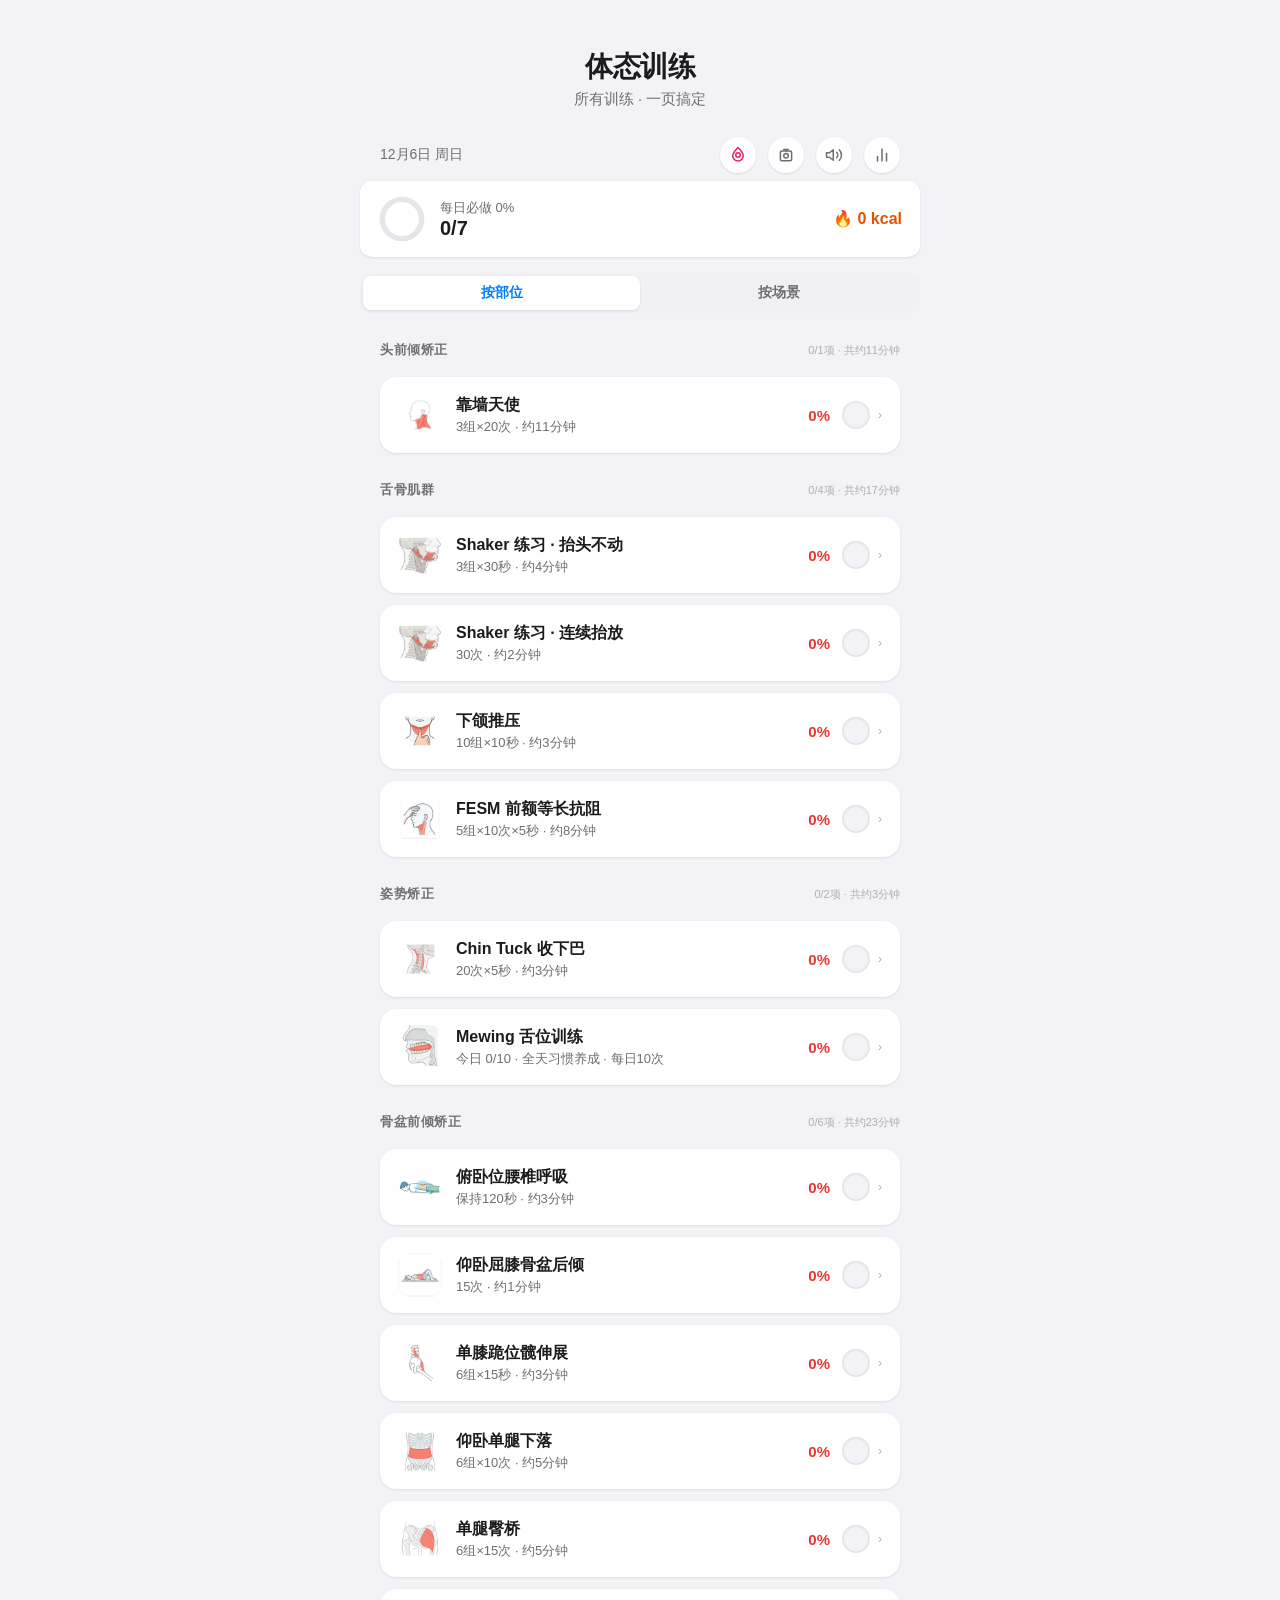
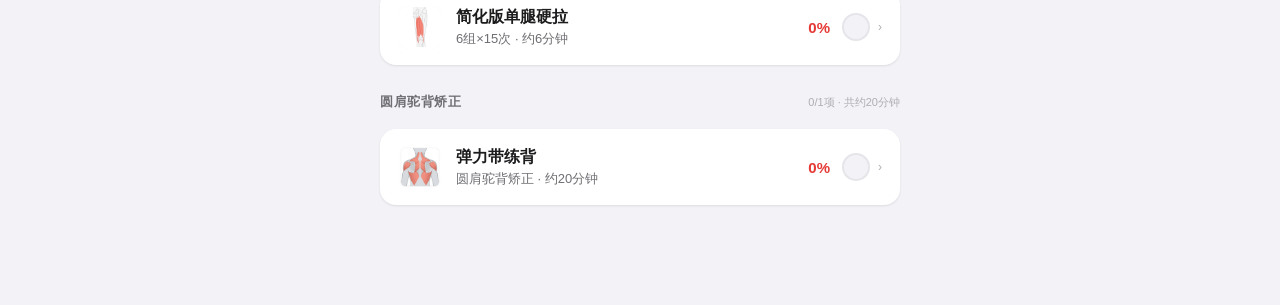
==== app/index.html @ 9dfd729b "add period tracking: calendar page, heatmap pink headers, Supabase sync Made-with: Cursor" ====
<!DOCTYPE html>
<html lang="zh-CN">
<head>
  <meta charset="UTF-8">
  <meta name="viewport" content="width=device-width, initial-scale=1.0, viewport-fit=cover">
  <meta name="apple-mobile-web-app-capable" content="yes">
  <meta name="apple-mobile-web-app-status-bar-style" content="default">
  <title>体态训练</title>
  <link rel="manifest" href="manifest.json">
  <link rel="apple-touch-icon" href="icons/icon-512.png">
  <meta name="theme-color" content="#007AFF">
  <link rel="stylesheet" href="style.css">
</head>
<body>

  <!-- Header -->
  <div class="header">
    <h1>体态训练</h1>
    <div class="subtitle">所有训练 · 一页搞定</div>
  </div>

  <!-- Top bar -->
  <div class="top-bar">
    <div class="date date-display"></div>
    <div class="actions">
      <button class="icon-btn btn-period" title="生理周期"><svg width="18" height="18" viewBox="0 0 24 24" fill="none" stroke="#E91E63" stroke-width="2" stroke-linecap="round" stroke-linejoin="round"><circle cx="12" cy="12" r="3"/><path d="M12 2C8 6 5 9.5 5 13a7 7 0 0 0 14 0c0-3.5-3-7-7-11z"/></svg></button>
      <button class="icon-btn btn-weight" title="体重记录"><svg width="18" height="18" viewBox="0 0 24 24" fill="none" stroke="currentColor" stroke-width="2" stroke-linecap="round" stroke-linejoin="round"><path d="M6.5 6.5h11a2 2 0 0 1 2 2v9a2 2 0 0 1-2 2h-11a2 2 0 0 1-2-2v-9a2 2 0 0 1 2-2z"/><path d="M12 4.5v2"/><path d="M9 4.5h6"/><circle cx="12" cy="13" r="3"/></svg></button>
      <button class="icon-btn btn-mute" title="静音"><svg width="18" height="18" viewBox="0 0 24 24" fill="none" stroke="currentColor" stroke-width="2" stroke-linecap="round" stroke-linejoin="round"><polygon points="11 5 6 9 2 9 2 15 6 15 11 19 11 5"/><path d="M19.07 4.93a10 10 0 0 1 0 14.14"/><path d="M15.54 8.46a5 5 0 0 1 0 7.07"/></svg></button>
      <button class="icon-btn btn-export" title="训练统计"><svg width="18" height="18" viewBox="0 0 24 24" fill="none" stroke="currentColor" stroke-width="2" stroke-linecap="round" stroke-linejoin="round"><line x1="18" y1="20" x2="18" y2="10"/><line x1="12" y1="20" x2="12" y2="4"/><line x1="6" y1="20" x2="6" y2="14"/></svg></button>
    </div>
  </div>

  <!-- Progress summary -->
  <div class="progress-summary">
    <svg class="ring" viewBox="0 0 44 44">
      <circle class="ring-bg" cx="22" cy="22" r="18" />
      <circle class="ring-fg summary-ring-fg" cx="22" cy="22" r="18"
        stroke-dasharray="113.1" stroke-dashoffset="113.1"
        transform="rotate(-90 22 22)" />
    </svg>
    <div class="info">
      <div class="label progress-label">今日完成 0%</div>
      <div class="value progress-value">0/0</div>
    </div>
    <div class="cal-info">
      <div class="cal-number">🔥 0 kcal</div>
      <div class="cal-equiv"></div>
    </div>
  </div>

  <!-- Group toggle -->
  <div class="group-toggle">
    <button class="group-btn active" data-group="category">按部位</button>
    <button class="group-btn" data-group="scene">按场景</button>
  </div>

  <!-- Exercise list -->
  <div class="exercise-list"></div>

  <!-- Stats panel -->
  <div class="stats-panel" style="display:none">
    <div class="stats-topbar">
      <button class="stats-back">← 返回</button>
      <span class="stats-title">训练统计</span>
      <button class="stats-export" title="导出CSV"><svg width="16" height="16" viewBox="0 0 24 24" fill="none" stroke="currentColor" stroke-width="2" stroke-linecap="round" stroke-linejoin="round"><path d="M21 15v4a2 2 0 0 1-2 2H5a2 2 0 0 1-2-2v-4"/><polyline points="7 10 12 15 17 10"/><line x1="12" y1="15" x2="12" y2="3"/></svg></button>
    </div>
    <div class="stats-week-nav">
      <button class="stats-prev">‹</button>
      <span class="stats-week-label">本周</span>
      <button class="stats-next">›</button>
    </div>
    <div class="stats-heatmap"></div>
    <div class="stats-summary"></div>
    <div class="stats-day-detail"></div>
  </div>

  <!-- Weight panel -->
  <div class="weight-panel" style="display:none">
    <div class="stats-topbar">
      <button class="weight-back">← 返回</button>
      <span class="stats-title">体重记录</span>
      <span></span>
    </div>
    <div class="weight-input-area">
      <div class="weight-input-row">
        <input type="number" class="weight-input" placeholder="输入体重" step="0.1" min="30" max="200" inputmode="decimal">
        <span class="weight-unit">kg</span>
        <button class="weight-save">记录</button>
      </div>
      <div class="weight-bmi-display"></div>
    </div>
    <div class="weight-chart-container">
      <canvas class="weight-chart"></canvas>
    </div>
    <div class="weight-history"></div>
  </div>

  <!-- Period panel -->
  <div class="period-panel" style="display:none">
    <div class="stats-topbar">
      <button class="period-back">← 返回</button>
      <span class="stats-title">生理周期</span>
      <span></span>
    </div>
    <div class="period-nav">
      <button class="period-prev">‹</button>
      <span class="period-month-label"></span>
      <button class="period-next">›</button>
    </div>
    <div class="period-calendar"></div>
    <div class="period-info"></div>
    <div class="period-actions"></div>
    <div class="period-history"></div>
  </div>

  <!-- Training overlay (fullscreen) -->
  <div class="training-overlay">
    <div class="training-header">
      <div class="training-title"></div>
      <div class="training-subtitle"></div>
    </div>

    <div class="ring-container">
      <svg viewBox="0 0 220 220" width="100%" height="100%">
        <circle class="ring-timer-bg" cx="110" cy="110" r="100" />
        <circle class="ring-timer-fg" cx="110" cy="110" r="100"
          stroke-dasharray="628.3" stroke-dashoffset="0"
          transform="rotate(-90 110 110)" />
      </svg>
      <div class="ring-center">
        <div class="ring-number">-</div>
        <div class="ring-label">准备</div>
      </div>
    </div>

    <div class="training-info">
      <div class="training-progress-text"></div>
      <div class="training-tips"></div>
    </div>

    <div class="training-controls">
      <button class="btn-training btn-pause">暂停</button>
      <button class="btn-training btn-resume" style="display:none">继续</button>
      <button class="btn-training btn-stop">结束</button>
    </div>
  </div>

  <script type="module">
    import { init } from './js/app.js';
    init();
    if ('serviceWorker' in navigator) {
      navigator.serviceWorker.register('sw.js').catch(() => {});
    }
  </script>
</body>
</html>
---- app/style.css ----
/* iOS Light Theme — Fitness Trainer */
:root {
  --bg: #F2F2F7;
  --card: #FFFFFF;
  --card-hover: #F8F8FB;
  --text: #1C1C1E;
  --text2: #6E6E73;
  --text3: #AEAEB2;
  --accent: #007AFF;
  --green: #34C759;
  --orange: #FF9500;
  --red: #FF3B30;
  --purple: #AF52DE;
  --teal: #5AC8FA;
  --border: #E5E5EA;
  --radius: 16px;
  --radius-sm: 12px;
  --shadow: 0 1px 3px rgba(0,0,0,0.06), 0 1px 2px rgba(0,0,0,0.04);
  --shadow-lg: 0 4px 16px rgba(0,0,0,0.08);
  --font: -apple-system, 'SF Pro Display', 'PingFang SC', 'Microsoft YaHei UI', sans-serif;
}

* { margin: 0; padding: 0; box-sizing: border-box; -webkit-tap-highlight-color: transparent; }

html {
  -webkit-text-size-adjust: 100%;
  touch-action: manipulation;
}

body {
  font-family: var(--font);
  background: var(--bg);
  color: var(--text);
  min-height: 100vh;
  min-height: 100dvh;
  -webkit-font-smoothing: antialiased;
  -webkit-overflow-scrolling: touch;
  padding-top: env(safe-area-inset-top);
  padding-bottom: env(safe-area-inset-bottom);
}

/* Header */
.header {
  padding: 48px 20px 20px;
  text-align: center;
}
.header h1 {
  font-size: 28px;
  font-weight: 700;
  letter-spacing: -0.5px;
}
.header .subtitle {
  font-size: 15px;
  color: var(--text2);
  margin-top: 4px;
}

/* Top bar */
.top-bar {
  display: flex;
  justify-content: space-between;
  align-items: center;
  padding: 8px 20px;
}
.top-bar .date {
  font-size: 14px;
  color: var(--text2);
}
.top-bar .actions {
  display: flex;
  gap: 12px;
}
.icon-btn {
  width: 36px; height: 36px;
  border-radius: 50%;
  border: none;
  background: var(--card);
  box-shadow: var(--shadow);
  cursor: pointer;
  display: flex;
  align-items: center;
  justify-content: center;
  font-size: 18px;
  color: var(--text2);
  transition: background 0.2s;
}
.icon-btn:hover { background: var(--card-hover); }
.icon-btn.active { background: var(--accent); color: #fff; }

/* Progress summary bar */
.progress-summary {
  margin: 0 20px 16px;
  padding: 14px 18px;
  background: var(--card);
  border-radius: var(--radius-sm);
  box-shadow: var(--shadow);
  display: flex;
  align-items: center;
  gap: 14px;
}
.progress-summary .ring {
  width: 48px; height: 48px;
  flex-shrink: 0;
}
.progress-summary .info { flex: 1; min-width: 0; }
.progress-summary .info .label { font-size: 13px; color: var(--text2); }
.progress-summary .info .value { font-size: 20px; font-weight: 700; }
.cal-info {
  text-align: right;
  flex-shrink: 0;
}
.cal-number {
  font-size: 16px;
  font-weight: 700;
  color: #E65100;
}
.cal-equiv {
  font-size: 11px;
  color: var(--text3, #aaa);
  margin-top: 2px;
  max-width: 120px;
  line-height: 1.3;
}
.ring-bg { fill: none; stroke: var(--border); stroke-width: 5; }
.ring-fg { fill: none; stroke: var(--green); stroke-width: 5; stroke-linecap: round;
  transition: stroke-dashoffset 0.5s ease; }

/* Exercise list */
.exercise-list {
  padding: 0 20px 100px;
  display: flex;
  flex-direction: column;
  gap: 12px;
}

/* Exercise card */
.ex-card {
  background: var(--card);
  border-radius: var(--radius);
  box-shadow: var(--shadow);
  overflow: hidden;
  transition: box-shadow 0.2s;
}
.ex-card:hover { box-shadow: var(--shadow-lg); }

.ex-card-header {
  padding: 16px 18px;
  display: flex;
  align-items: center;
  gap: 14px;
  cursor: pointer;
  user-select: none;
}
.ex-card-icon {
  width: 44px; height: 44px;
  border-radius: var(--radius-sm);
  display: flex; align-items: center; justify-content: center;
  flex-shrink: 0;
  overflow: hidden;
  background: #f8f9fa;
}
.ex-card-icon img {
  width: 100%; height: 100%;
  object-fit: contain;
}

.ex-card-info { flex: 1; min-width: 0; }
.ex-card-name { font-size: 16px; font-weight: 600; }
.ex-card-sub { font-size: 13px; color: var(--text2); margin-top: 2px; }
.sub-pct { color: var(--accent); font-weight: 600; }

.ex-card-status {
  display: flex;
  align-items: center;
  gap: 8px;
  flex-shrink: 0;
}
.check-ring {
  width: 28px; height: 28px;
  border-radius: 50%;
  border: 2px solid var(--border);
  background: var(--bg);
  flex-shrink: 0;
}
.check-ring.partial {
  border: none;
}
.check-ring.full {
  background: var(--green);
  border-color: var(--green);
  display: flex; align-items: center; justify-content: center;
  color: #fff;
  font-size: 14px;
  font-weight: 700;
}
.ring-pct {
  font-size: 15px;
  font-weight: 700;
  margin-right: 4px;
}
.ring-pct.red { color: #E53935; }
.ring-pct.yellow { color: #F9A825; }
.ring-pct.green { color: var(--green); }
.expand-arrow {
  font-size: 12px;
  color: var(--text3);
  transition: transform 0.3s;
}
.ex-card.expanded .expand-arrow { transform: rotate(90deg); }

/* Expanded detail */
.ex-card-detail {
  max-height: 0;
  overflow: hidden;
  transition: max-height 0.35s ease;
  pointer-events: none;
}
.ex-card.expanded .ex-card-detail {
  max-height: 600px;
  pointer-events: auto;
}
.ex-detail-inner {
  padding: 0 18px 18px;
}
.ex-desc {
  font-size: 14px;
  color: var(--text2);
  line-height: 1.6;
  margin-bottom: 12px;
}
.ex-tips {
  font-size: 13px;
  color: var(--accent);
  padding: 10px 14px;
  background: #F0F5FF;
  border-radius: 10px;
  margin-bottom: 14px;
  line-height: 1.5;
}
.ex-details {
  font-size: 12px;
  color: var(--text2, #666);
  padding: 10px 14px;
  background: #F9F9F9;
  border-radius: 10px;
  margin-bottom: 14px;
  line-height: 1.6;
  border-left: 3px solid #E0E0E0;
}
.ex-alternating {
  font-size: 13px;
  color: #E65100;
  padding: 8px 14px;
  background: #FFF3E0;
  border-radius: 10px;
  margin-bottom: 14px;
  line-height: 1.5;
  font-weight: 500;
}
.ex-params {
  display: flex;
  flex-wrap: wrap;
  gap: 8px;
  margin-bottom: 14px;
}
.ex-param {
  padding: 5px 12px;
  background: var(--bg);
  border-radius: 20px;
  font-size: 13px;
  color: var(--text2);
}
.ex-video {
  width: 100%;
  border-radius: var(--radius-sm);
  margin-bottom: 14px;
}
.ex-images {
  margin-bottom: 14px;
}
.ex-image {
  width: 100%;
  border-radius: var(--radius-sm);
  margin-bottom: 6px;
  display: block;
}
.btn-start {
  width: 100%;
  padding: 14px;
  border: none;
  border-radius: var(--radius-sm);
  background: var(--accent);
  color: #fff;
  font-size: 16px;
  font-weight: 600;
  cursor: pointer;
  transition: background 0.2s;
}
.btn-start:hover { background: #0066D6; }
.btn-start:disabled { background: var(--text3); cursor: default; }

/* ===== Training Overlay (fullscreen) ===== */
.training-overlay {
  position: fixed;
  inset: 0;
  background: var(--bg);
  z-index: 1000;
  display: flex;
  flex-direction: column;
  align-items: center;
  justify-content: center;
  opacity: 0;
  pointer-events: none;
  transition: opacity 0.3s;
}
.training-overlay.active {
  opacity: 1;
  pointer-events: auto;
}

.training-header {
  position: absolute;
  top: 0;
  left: 0; right: 0;
  padding: 48px 20px 12px;
  text-align: center;
}
.training-title {
  font-size: 18px;
  font-weight: 600;
}
.training-subtitle {
  font-size: 14px;
  color: var(--text2);
  margin-top: 4px;
}

/* Ring timer */
.ring-container {
  width: 240px;
  height: 240px;
  position: relative;
}
.ring-timer-bg { fill: none; stroke: var(--border); stroke-width: 8; }
.ring-timer-fg {
  fill: none; stroke: var(--accent); stroke-width: 8; stroke-linecap: round;
  transition: stroke-dashoffset 0.3s linear;
  transform: rotate(-90deg);
  transform-origin: center;
}
.ring-center {
  position: absolute;
  inset: 0;
  display: flex;
  flex-direction: column;
  align-items: center;
  justify-content: center;
}
.ring-number {
  font-size: 64px;
  font-weight: 700;
  font-variant-numeric: tabular-nums;
}
.ring-label {
  font-size: 15px;
  color: var(--text2);
  margin-top: 4px;
}

/* Training info below ring */
.training-info {
  margin-top: 24px;
  text-align: center;
}
.training-progress-text {
  font-size: 15px;
  color: var(--text2);
}
.training-tips {
  margin-top: 12px;
  font-size: 13px;
  color: var(--accent);
  max-width: 300px;
  text-align: center;
  line-height: 1.5;
}

/* Training controls */
.training-controls {
  position: absolute;
  bottom: calc(40px + env(safe-area-inset-bottom));
  display: flex;
  gap: 16px;
}
.btn-training {
  padding: 14px 32px;
  border: none;
  border-radius: var(--radius-sm);
  font-size: 16px;
  font-weight: 600;
  cursor: pointer;
  transition: background 0.2s;
}
.btn-pause {
  background: var(--orange);
  color: #fff;
}
.btn-pause:hover { background: #E08600; }
.btn-stop {
  background: var(--red);
  color: #fff;
}
.btn-stop:hover { background: #D6332B; }
.btn-resume {
  background: var(--green);
  color: #fff;
}
.btn-resume:hover { background: #2EB34F; }

/* Category section header */
.category-header {
  display: flex;
  align-items: baseline;
  justify-content: space-between;
  padding: 16px 0 6px;
  gap: 8px;
}
.cat-title {
  font-size: 13px;
  font-weight: 600;
  color: var(--text2);
  letter-spacing: 0.5px;
}
.cat-progress {
  font-size: 11px;
  font-weight: 400;
  color: var(--text3, #aaa);
  white-space: nowrap;
  flex-shrink: 0;
}

/* ===== Stats Panel ===== */
/* Weight panel */
.weight-panel {
  position: fixed;
  inset: 0;
  background: var(--bg);
  z-index: 900;
  overflow-y: auto;
  -webkit-overflow-scrolling: touch;
  padding-top: env(safe-area-inset-top);
  padding-bottom: env(safe-area-inset-bottom);
}
.weight-input-area {
  padding: 20px;
}
.weight-input-row {
  display: flex;
  align-items: center;
  gap: 8px;
}
.weight-input {
  flex: 1;
  max-width: 160px;
  padding: 10px 14px;
  border: 1.5px solid var(--border);
  border-radius: var(--radius-sm);
  font-size: 20px;
  font-weight: 700;
  text-align: center;
  outline: none;
  background: var(--card);
}
.weight-input:focus { border-color: var(--accent); }
.weight-unit {
  font-size: 16px;
  color: var(--text2);
  font-weight: 600;
}
.weight-save {
  padding: 10px 20px;
  background: var(--accent);
  color: #fff;
  border: none;
  border-radius: var(--radius-sm);
  font-size: 15px;
  font-weight: 600;
  cursor: pointer;
}
.weight-save:active { opacity: 0.8; }
.weight-bmi-display {
  margin-top: 16px;
  padding: 14px 18px;
  background: var(--card);
  border-radius: var(--radius-sm);
  box-shadow: var(--shadow);
  font-size: 14px;
  line-height: 1.6;
  color: var(--text1);
}
.bmi-value {
  font-size: 28px;
  font-weight: 700;
  margin-right: 8px;
}
.bmi-tag {
  display: inline-block;
  padding: 2px 10px;
  border-radius: 12px;
  font-size: 13px;
  font-weight: 600;
  color: #fff;
}
.weight-chart-container {
  padding: 0 20px;
  margin-bottom: 20px;
}
.weight-chart {
  width: 100%;
  height: 200px;
  background: var(--card);
  border-radius: var(--radius-sm);
  box-shadow: var(--shadow);
}
.weight-history {
  padding: 0 20px 40px;
}
.wh-item {
  display: flex;
  justify-content: space-between;
  align-items: center;
  padding: 10px 0;
  border-bottom: 1px solid var(--border);
  font-size: 14px;
}
.wh-kg { font-weight: 700; font-size: 16px; }
.wh-time { color: var(--text2); font-size: 12px; }
.wh-del {
  background: none;
  border: none;
  color: #E53935;
  font-size: 13px;
  cursor: pointer;
  padding: 4px 8px;
}

.stats-panel {
  position: fixed;
  inset: 0;
  background: var(--bg);
  z-index: 900;
  overflow-y: auto;
  -webkit-overflow-scrolling: touch;
  padding-top: env(safe-area-inset-top);
  padding-bottom: env(safe-area-inset-bottom);
}
.stats-topbar {
  position: sticky;
  top: 0;
  background: var(--bg);
  display: flex;
  align-items: center;
  justify-content: space-between;
  padding: 16px 20px;
  border-bottom: 1px solid var(--border);
  z-index: 1;
}
.stats-back, .stats-export {
  background: none;
  border: none;
  font-size: 16px;
  color: var(--accent);
  cursor: pointer;
  padding: 4px 8px;
}
.stats-title {
  font-size: 17px;
  font-weight: 600;
}

/* Week nav */
.stats-week-nav {
  display: flex;
  align-items: center;
  justify-content: center;
  gap: 20px;
  padding: 12px 20px;
}
.stats-week-nav button {
  background: none;
  border: none;
  font-size: 24px;
  color: var(--accent);
  cursor: pointer;
  padding: 4px 12px;
  line-height: 1;
}
.stats-week-label {
  font-size: 15px;
  font-weight: 600;
  min-width: 120px;
  text-align: center;
}

/* Heatmap table */
.stats-heatmap {
  padding: 0 16px;
}
.heatmap-table {
  width: 100%;
  border-collapse: collapse;
  table-layout: fixed;
}
@media (min-width: 600px) {
  .heatmap-table { width: 80%; margin: 0 auto; }
}
.heatmap-table th {
  font-size: 10px;
  font-weight: 500;
  color: var(--text2);
  padding: 2px 0;
  text-align: center;
}
.heatmap-table th.today {
  color: var(--accent);
  font-weight: 700;
}
.hm-date {
  font-size: 10px;
  opacity: 0.6;
}
.hm-cat-row td {
  padding-top: 10px;
}
.hm-cat {
  font-size: 11px;
  font-weight: 700;
  color: var(--accent);
  text-align: left;
  padding: 10px 0 2px 0;
  letter-spacing: 0.5px;
}
.hm-name-th,
.hm-name {
  white-space: nowrap;
  overflow: hidden;
  text-overflow: ellipsis;
}
.hm-name {
  font-size: 12px;
  color: var(--text2);
  text-align: left;
  padding-right: 8px;
}
.hm-cell {
  text-align: center;
  padding: 2px 0;
  cursor: pointer;
  position: relative;
}
.hm-cell.today { background: rgba(0, 122, 255, 0.06); }
.hm-svg {
  display: block;
  width: 18px;
  height: 18px;
  margin: 0 auto;
  border-radius: 3px;
}
.hm-full {
  display: flex;
  align-items: center;
  justify-content: center;
  width: 100%;
  height: 100%;
  min-height: 22px;
  background: #4CAF50;
  color: #000;
  font-size: 13px;
  font-weight: 700;
  border-radius: 3px;
}

/* Weekly calorie banner */
.stats-cal-banner {
  margin: 16px auto;
  padding: 16px;
  background: linear-gradient(135deg, #FFF3E0, #FFE0B2);
  border-radius: var(--radius-sm);
  display: flex;
  flex-wrap: wrap;
  align-items: center;
  gap: 12px;
  max-width: 560px;
}
.stats-cal-icon { font-size: 28px; }
.stats-cal-info { flex: 1; min-width: 120px; }
.stats-cal-total {
  font-size: 18px;
  font-weight: 700;
  color: #E65100;
}
.stats-cal-equiv {
  font-size: 12px;
  color: #BF360C;
  margin-top: 2px;
}
.stats-cal-days {
  width: 100%;
  font-size: 11px;
  color: #BF360C;
  opacity: 0.7;
}

/* Category title in summary */
.stats-cat-title {
  font-size: 14px;
  font-weight: 700;
  color: var(--text);
  padding: 16px 16px 4px;
  max-width: 560px;
  margin: 0 auto;
}

/* Summary cards */
.stats-cards {
  display: grid;
  grid-template-columns: repeat(auto-fill, minmax(150px, 1fr));
  gap: 10px;
  padding: 16px;
  max-width: 560px;
  margin: 0 auto;
}
.stats-card {
  background: var(--card);
  border-radius: var(--radius-sm);
  padding: 14px;
  box-shadow: var(--shadow);
}
.stats-card-name {
  font-size: 13px;
  color: var(--text2);
  margin-bottom: 4px;
}
.stats-card-count {
  font-size: 20px;
  font-weight: 700;
  color: var(--text);
}
.stats-card-metric {
  font-size: 13px;
  color: var(--accent);
  margin-top: 2px;
}
.stats-empty {
  text-align: center;
  padding: 40px 20px;
  color: var(--text3);
  font-size: 14px;
}

/* Day detail */
.stats-day-detail {
  padding: 0 16px 80px;
  max-width: 560px;
  margin: 0 auto;
}
.detail-day-title {
  font-size: 15px;
  font-weight: 600;
  padding: 12px 0 8px;
  border-bottom: 1px solid var(--border);
  margin-bottom: 8px;
}
.detail-row {
  display: flex;
  align-items: center;
  gap: 8px;
  padding: 10px 12px;
  background: var(--card);
  border-radius: var(--radius-sm);
  margin-bottom: 6px;
  box-shadow: var(--shadow);
  font-size: 14px;
}
.detail-time {
  font-size: 13px;
  color: var(--text2);
  min-width: 40px;
}
.detail-name {
  flex: 1;
  font-weight: 500;
}
.detail-metric {
  font-size: 13px;
  color: var(--accent);
}
.detail-dur {
  font-size: 12px;
  color: var(--text3);
}
.detail-kind {
  font-size: 11px;
  padding: 2px 8px;
  border-radius: 10px;
  font-weight: 500;
}
.detail-kind.done { background: #E8F5E9; color: #2E7D32; }
.detail-kind.stopped { background: #FFF3E0; color: #E65100; }
.detail-empty {
  text-align: center;
  padding: 24px;
  color: var(--text3);
  font-size: 14px;
}
.detail-checks-title {
  font-size: 13px;
  color: var(--text2);
  padding: 12px 0 6px;
  font-weight: 600;
}
.detail-check-row {
  font-size: 14px;
  padding: 8px 12px;
  background: #E8F5E9;
  border-radius: var(--radius-sm);
  margin-bottom: 4px;
  color: #2E7D32;
}

/* Group toggle */
.group-toggle {
  display: flex;
  gap: 0;
  margin: 0 20px 12px;
  max-width: 560px;
  background: #f0f0f5;
  border-radius: 10px;
  padding: 3px;
}
.group-btn {
  flex: 1;
  padding: 8px 0;
  border: none;
  border-radius: 8px;
  background: transparent;
  font-size: 14px;
  font-weight: 600;
  color: var(--text2);
  cursor: pointer;
  transition: all 0.2s;
}
.group-btn.active {
  background: #fff;
  color: var(--accent);
  box-shadow: 0 1px 3px rgba(0,0,0,0.1);
}

@media (min-width: 768px) {
  .group-toggle { margin: 0 auto 12px; max-width: 560px; }
}

/* Check button (habit exercises) */
.btn-check {
  width: 100%;
  padding: 14px;
  border: none;
  border-radius: 12px;
  background: var(--accent);
  color: #fff;
  font-size: 16px;
  font-weight: 600;
  cursor: pointer;
  margin-top: 8px;
}
.btn-check:active { opacity: 0.8; }

.check-counter {
  display: flex;
  align-items: center;
  gap: 12px;
  margin-top: 8px;
}
.check-count {
  font-size: 18px;
  font-weight: 700;
  color: var(--text1);
  min-width: 60px;
}
.btn-check-inc {
  flex: 1;
  padding: 14px;
  border: none;
  border-radius: 12px;
  background: var(--accent);
  color: #fff;
  font-size: 16px;
  font-weight: 600;
  cursor: pointer;
}
.btn-check-inc:active { opacity: 0.8; }

/* External video link */
.btn-video-link {
  display: block;
  text-align: center;
  padding: 12px;
  border-radius: 12px;
  background: #f0f0f5;
  color: var(--accent);
  font-size: 15px;
  font-weight: 600;
  text-decoration: none;
  margin-top: 8px;
}
.btn-video-link:active { opacity: 0.7; }

/* Responsive */
@media (max-width: 600px) {
  .header { padding: 28px 16px 10px; }
  .header h1 { font-size: 24px; }
  .exercise-list { padding: 0 16px 120px; }
  .progress-summary { margin: 0 16px 12px; }
  .top-bar { padding: 6px 16px; }
  .ring-container { width: 190px; height: 190px; }
  .ring-number { font-size: 48px; }
  .training-controls { bottom: calc(24px + env(safe-area-inset-bottom)); }
  .btn-training { padding: 14px 28px; font-size: 16px; min-height: 48px; }
  .ex-card-header { min-height: 56px; }
  .btn-start { min-height: 48px; }
  .training-header { padding: calc(24px + env(safe-area-inset-top)) 16px 8px; }
  .stats-heatmap { padding: 0 8px; }
  .hm-name { font-size: 11px; padding-right: 4px; }
  .heatmap-table th { font-size: 9px; padding: 2px 0; }
  .hm-date { font-size: 9px; }
  .hm-svg { width: 16px; height: 16px; }
  .hm-full { min-height: 18px; font-size: 11px; }
}

/* Period panel */
.period-panel {
  position: fixed;
  inset: 0;
  background: var(--bg);
  z-index: 900;
  overflow-y: auto;
  -webkit-overflow-scrolling: touch;
  padding-top: env(safe-area-inset-top);
  padding-bottom: env(safe-area-inset-bottom);
}
.period-nav {
  display: flex;
  align-items: center;
  justify-content: center;
  gap: 16px;
  padding: 12px 20px;
}
.period-nav button {
  background: none;
  border: none;
  font-size: 22px;
  color: var(--accent);
  cursor: pointer;
  padding: 4px 10px;
}
.period-month-label {
  font-size: 17px;
  font-weight: 600;
}
.period-calendar {
  padding: 0 16px;
}
.pcal-table {
  width: 100%;
  border-collapse: collapse;
  table-layout: fixed;
}
.pcal-table th {
  font-size: 12px;
  font-weight: 500;
  color: var(--text2);
  padding: 6px 0;
  text-align: center;
}
.pcal-table td {
  text-align: center;
  padding: 4px 0;
  cursor: pointer;
}
.pcal-day {
  display: inline-flex;
  align-items: center;
  justify-content: center;
  width: 36px;
  height: 36px;
  border-radius: 50%;
  font-size: 14px;
  font-weight: 500;
  transition: background 0.15s;
}
.pcal-day.today {
  border: 2px solid var(--accent);
  font-weight: 700;
}
.pcal-day.period {
  background: #FCE4EC;
  color: #C2185B;
  font-weight: 600;
}
.pcal-day.period-start {
  background: #E91E63;
  color: #fff;
  font-weight: 700;
}
.pcal-day.other-month {
  opacity: 0.3;
}
.period-info {
  padding: 16px 20px;
}
.period-info-card {
  background: var(--card);
  border-radius: var(--radius-sm);
  padding: 16px;
  box-shadow: var(--shadow);
}
.period-actions {
  padding: 0 20px 12px;
  display: flex;
  gap: 10px;
}
.period-actions button {
  flex: 1;
  padding: 12px;
  border: none;
  border-radius: var(--radius-sm);
  font-size: 15px;
  font-weight: 600;
  cursor: pointer;
}
.btn-period-start {
  background: #E91E63;
  color: #fff;
}
.btn-period-start:active { opacity: 0.8; }
.btn-period-end {
  background: var(--card);
  color: #E91E63;
  border: 1.5px solid #E91E63 !important;
}
.btn-period-end:active { opacity: 0.8; }
.period-history {
  padding: 0 20px 40px;
}
.ph-item {
  display: flex;
  justify-content: space-between;
  align-items: center;
  padding: 10px 0;
  border-bottom: 1px solid var(--border);
  font-size: 14px;
}
.ph-dates { font-weight: 600; }
.ph-duration { color: var(--text2); font-size: 12px; }
.ph-del {
  background: none;
  border: none;
  color: #E53935;
  font-size: 13px;
  cursor: pointer;
}

/* Heatmap period indicator */
.heatmap-table th.period-day {
  background: #FCE4EC;
  border-radius: 4px;
}
.heatmap-table th.period-day.today {
  background: linear-gradient(135deg, #FCE4EC, rgba(0, 122, 255, 0.1));
}

@media (min-width: 768px) {
  .exercise-list {
    max-width: 560px;
    margin: 0 auto;
  }
  .header { max-width: 560px; margin: 0 auto; }
  .top-bar { max-width: 560px; margin: 0 auto; }
  .progress-summary { max-width: 560px; margin: 0 auto 16px; }
}
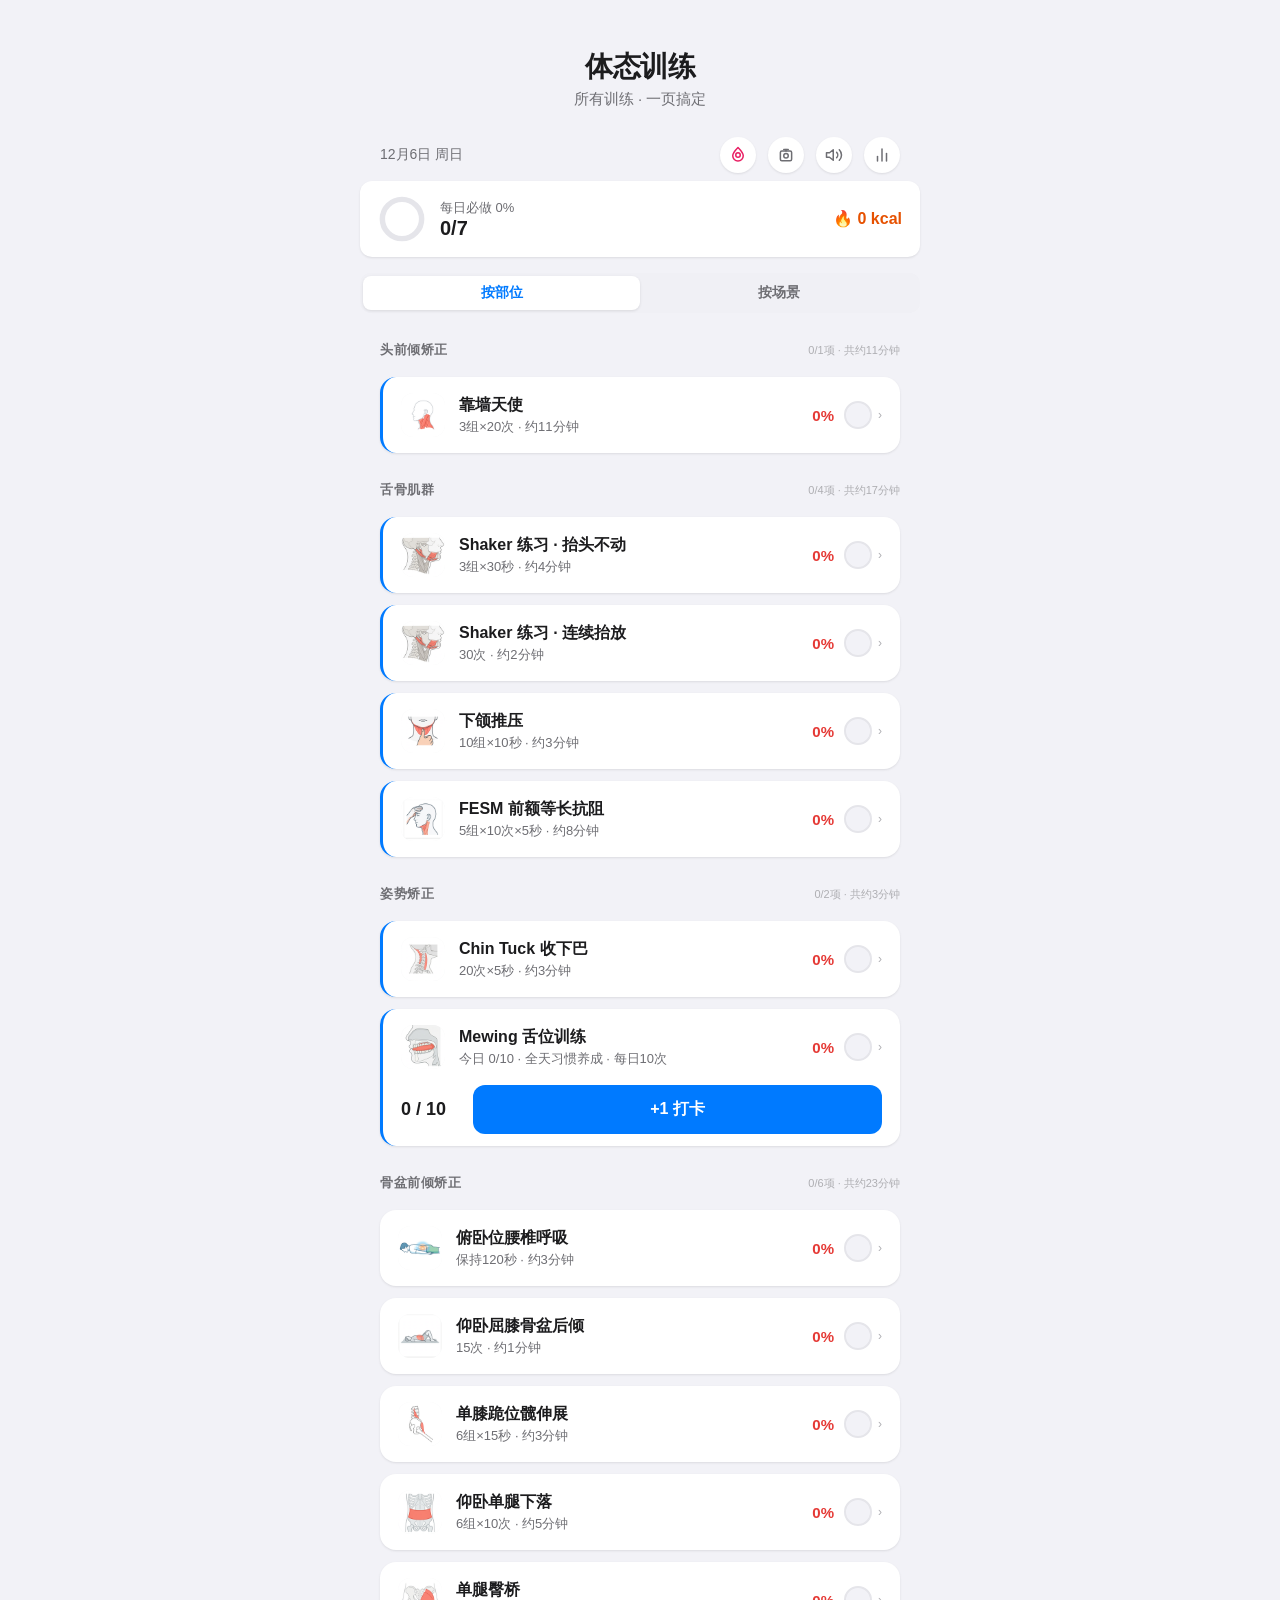
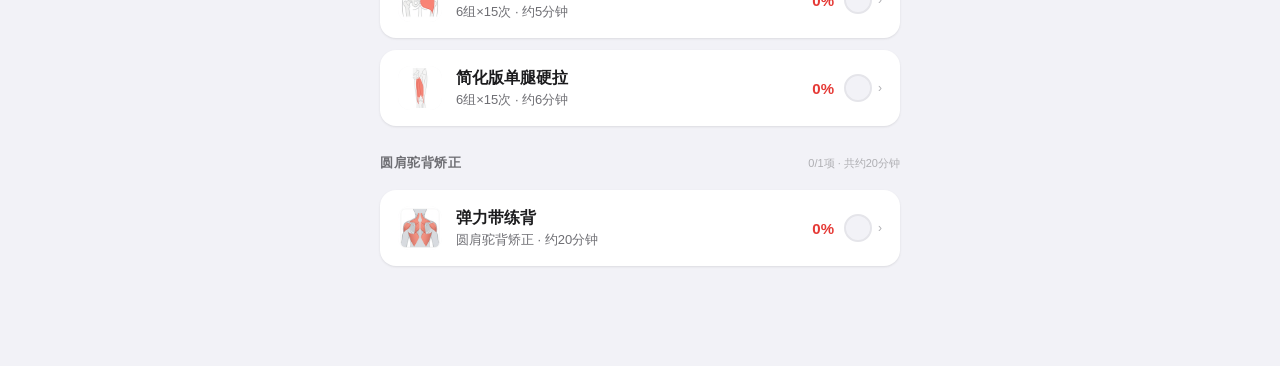
==== commit 33b6724e: "feat: resume training from last progress, add progress bar and remaining time estimate Made-with: Cu" ====
--- a/app/index.html
+++ b/app/index.html
@@ -134,6 +134,11 @@
     </div>
 
     <div class="training-info">
+      <div class="training-overall">
+        <div class="training-progress-bar"><div class="training-progress-fill"></div></div>
+        <div class="training-progress-label"></div>
+        <div class="training-remaining"></div>
+      </div>
       <div class="training-progress-text"></div>
       <div class="training-tips"></div>
     </div>
--- a/app/style.css
+++ b/app/style.css
@@ -141,6 +141,9 @@
   overflow: hidden;
   transition: box-shadow 0.2s;
 }
+.ex-card.daily {
+  border-left: 3.5px solid var(--accent);
+}
 .ex-card:hover { box-shadow: var(--shadow-lg); }
 
 .ex-card-header {
@@ -172,8 +175,13 @@
 .ex-card-status {
   display: flex;
   align-items: center;
-  gap: 8px;
+  gap: 6px;
   flex-shrink: 0;
+}
+.ex-time-label {
+  font-size: 11px;
+  color: var(--text3);
+  white-space: nowrap;
 }
 .check-ring {
   width: 28px; height: 28px;
@@ -372,6 +380,35 @@
   margin-top: 24px;
   text-align: center;
 }
+.training-overall {
+  margin-bottom: 10px;
+}
+.training-progress-bar {
+  width: 80%;
+  max-width: 300px;
+  height: 6px;
+  background: rgba(0,0,0,0.08);
+  border-radius: 3px;
+  margin: 0 auto 6px;
+  overflow: hidden;
+}
+.training-progress-fill {
+  height: 100%;
+  width: 0%;
+  background: var(--accent);
+  border-radius: 3px;
+  transition: width 0.3s ease;
+}
+.training-progress-label {
+  font-size: 13px;
+  font-weight: 600;
+  color: var(--text1);
+}
+.training-remaining {
+  font-size: 12px;
+  color: var(--text2);
+  margin-top: 2px;
+}
 .training-progress-text {
   font-size: 15px;
   color: var(--text2);
@@ -379,10 +416,31 @@
 .training-tips {
   margin-top: 12px;
   font-size: 13px;
-  color: var(--accent);
-  max-width: 300px;
+  color: var(--text2);
+  max-width: 400px;
   text-align: center;
   line-height: 1.5;
+  max-height: 30vh;
+  overflow-y: auto;
+}
+.training-ref-img {
+  width: 100%;
+  max-width: 280px;
+  border-radius: 10px;
+  margin-bottom: 8px;
+}
+.training-ref-vid {
+  width: 100%;
+  max-width: 280px;
+  border-radius: 10px;
+  margin-bottom: 8px;
+}
+.training-ref-details {
+  font-size: 12px;
+  color: var(--text2);
+  text-align: left;
+  line-height: 1.6;
+  margin-top: 6px;
 }
 
 /* Training controls */
@@ -534,6 +592,7 @@
   font-size: 14px;
 }
 .wh-kg { font-weight: 700; font-size: 16px; }
+.wh-bmi { font-size: 12px; font-weight: 600; }
 .wh-time { color: var(--text2); font-size: 12px; }
 .wh-del {
   background: none;
@@ -880,6 +939,12 @@
   align-items: center;
   gap: 12px;
   margin-top: 8px;
+}
+.check-bar {
+  display: flex;
+  align-items: center;
+  gap: 12px;
+  padding: 0 18px 12px;
 }
 .check-count {
   font-size: 18px;
@@ -984,19 +1049,21 @@
 }
 .pcal-table td {
   text-align: center;
-  padding: 4px 0;
-  cursor: pointer;
+  padding: 2px;
+  cursor: pointer;
+  -webkit-tap-highlight-color: transparent;
 }
 .pcal-day {
-  display: inline-flex;
+  display: flex;
   align-items: center;
   justify-content: center;
-  width: 36px;
-  height: 36px;
+  width: 100%;
+  aspect-ratio: 1;
   border-radius: 50%;
   font-size: 14px;
   font-weight: 500;
   transition: background 0.15s;
+  user-select: none;
 }
 .pcal-day.today {
   border: 2px solid var(--accent);
@@ -1012,6 +1079,9 @@
   color: #fff;
   font-weight: 700;
 }
+.pcal-day.selected {
+  box-shadow: 0 0 0 2px var(--accent);
+}
 .pcal-day.other-month {
   opacity: 0.3;
 }
@@ -1026,10 +1096,19 @@
 }
 .period-actions {
   padding: 0 20px 12px;
+}
+.period-sel-label {
+  text-align: center;
+  font-size: 14px;
+  font-weight: 600;
+  color: var(--accent);
+  margin-bottom: 10px;
+}
+.period-btn-row {
   display: flex;
   gap: 10px;
 }
-.period-actions button {
+.period-btn-row button {
   flex: 1;
   padding: 12px;
   border: none;
@@ -1037,18 +1116,22 @@
   font-size: 15px;
   font-weight: 600;
   cursor: pointer;
+}
+.period-btn-row button:disabled {
+  opacity: 0.35;
+  cursor: not-allowed;
 }
 .btn-period-start {
   background: #E91E63;
   color: #fff;
 }
-.btn-period-start:active { opacity: 0.8; }
+.btn-period-start:active:not(:disabled) { opacity: 0.8; }
 .btn-period-end {
   background: var(--card);
   color: #E91E63;
   border: 1.5px solid #E91E63 !important;
 }
-.btn-period-end:active { opacity: 0.8; }
+.btn-period-end:active:not(:disabled) { opacity: 0.8; }
 .period-history {
   padding: 0 20px 40px;
 }
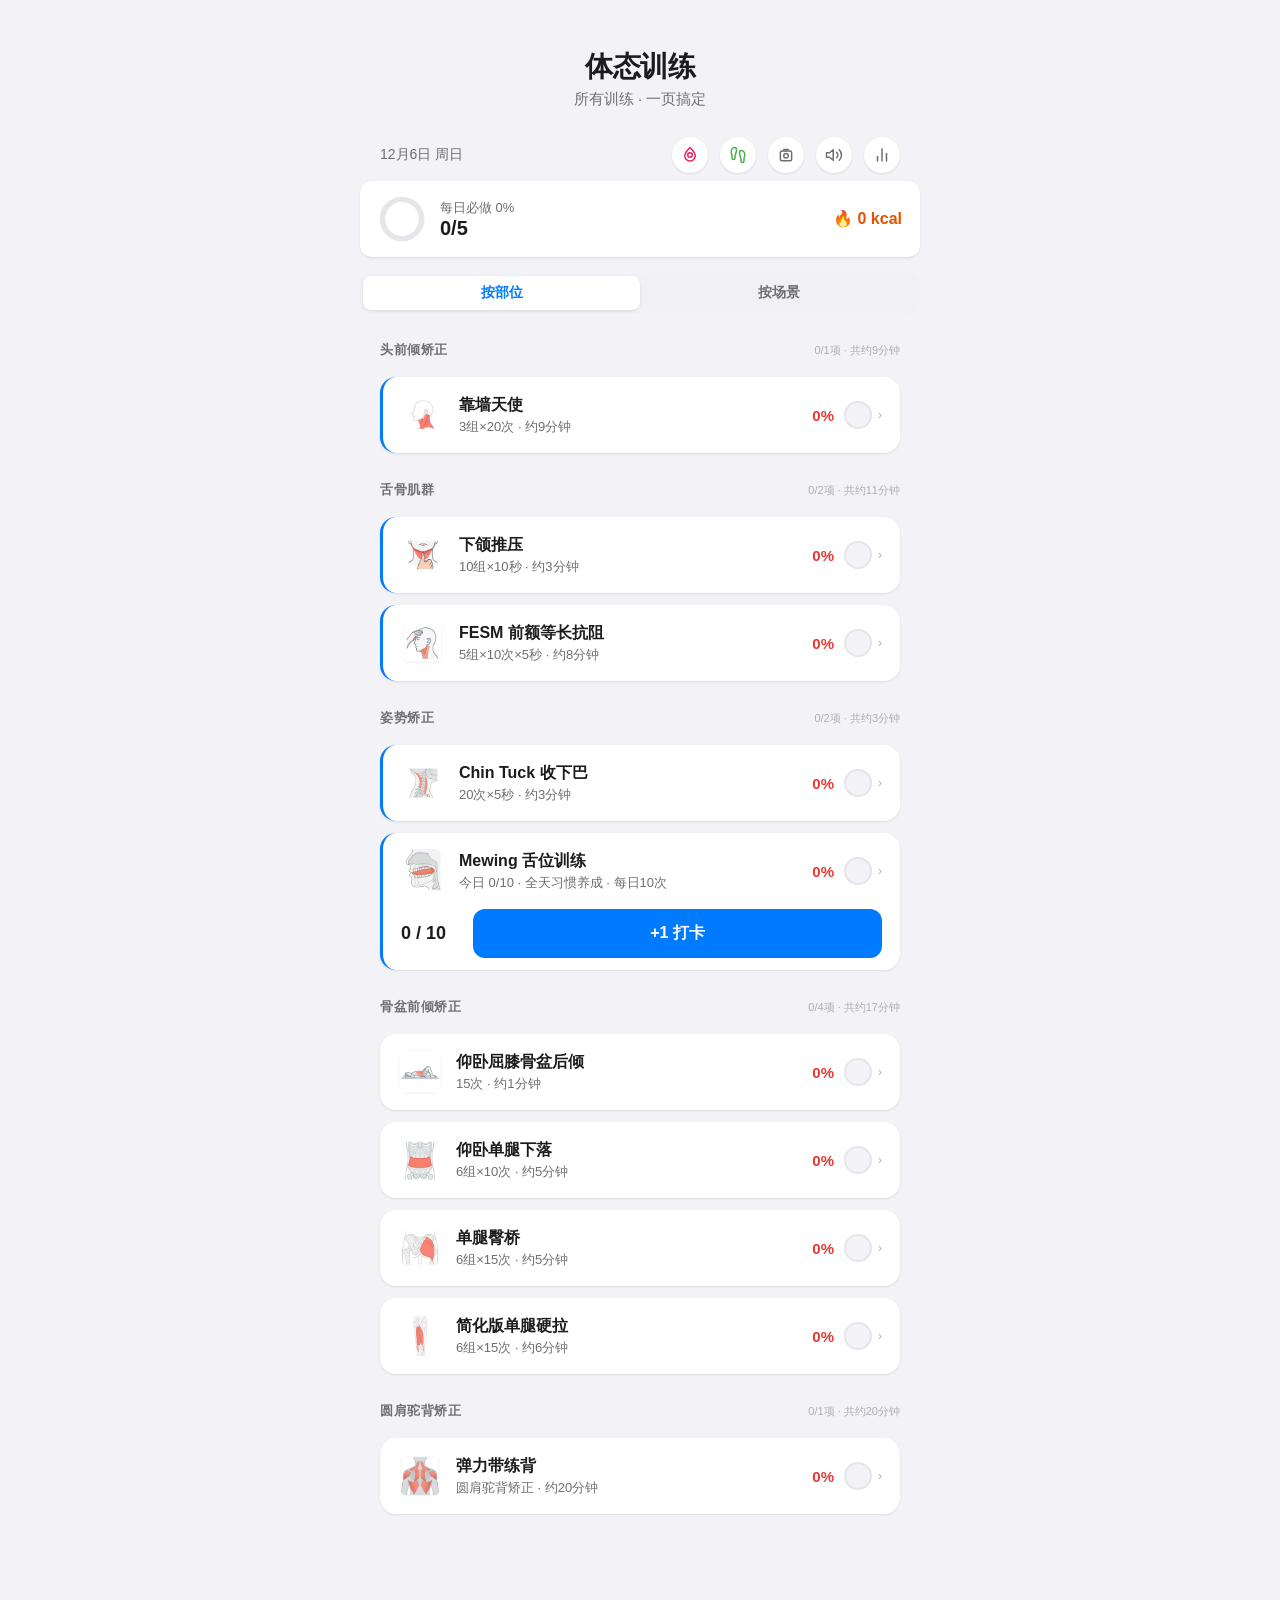
==== commit b45d9c5d: "add steps tracking page with manual input, calorie calculation, and cloud sync Made-with: Cursor" ====
--- a/app/index.html
+++ b/app/index.html
@@ -24,6 +24,7 @@
     <div class="date date-display"></div>
     <div class="actions">
       <button class="icon-btn btn-period" title="生理周期"><svg width="18" height="18" viewBox="0 0 24 24" fill="none" stroke="#E91E63" stroke-width="2" stroke-linecap="round" stroke-linejoin="round"><circle cx="12" cy="12" r="3"/><path d="M12 2C8 6 5 9.5 5 13a7 7 0 0 0 14 0c0-3.5-3-7-7-11z"/></svg></button>
+      <button class="icon-btn btn-steps" title="步数记录"><svg width="18" height="18" viewBox="0 0 24 24" fill="none" stroke="#4CAF50" stroke-width="2" stroke-linecap="round" stroke-linejoin="round"><path d="M4 16v-2.38C4 11.5 2.97 10.5 3 8c.03-2.72 1.49-6 4.5-6C9.37 2 10 3.8 10 5.5c0 3.11-2 5.66-2 8.68V16a2 2 0 1 1-4 0z"/><path d="M20 20v-2.38c0-2.12 1.03-3.12 1-5.62-.03-2.72-1.49-6-4.5-6C14.63 6 14 7.8 14 9.5c0 3.11 2 5.66 2 8.68V20a2 2 0 1 0 4 0z"/></svg></button>
       <button class="icon-btn btn-weight" title="体重记录"><svg width="18" height="18" viewBox="0 0 24 24" fill="none" stroke="currentColor" stroke-width="2" stroke-linecap="round" stroke-linejoin="round"><path d="M6.5 6.5h11a2 2 0 0 1 2 2v9a2 2 0 0 1-2 2h-11a2 2 0 0 1-2-2v-9a2 2 0 0 1 2-2z"/><path d="M12 4.5v2"/><path d="M9 4.5h6"/><circle cx="12" cy="13" r="3"/></svg></button>
       <button class="icon-btn btn-mute" title="静音"><svg width="18" height="18" viewBox="0 0 24 24" fill="none" stroke="currentColor" stroke-width="2" stroke-linecap="round" stroke-linejoin="round"><polygon points="11 5 6 9 2 9 2 15 6 15 11 19 11 5"/><path d="M19.07 4.93a10 10 0 0 1 0 14.14"/><path d="M15.54 8.46a5 5 0 0 1 0 7.07"/></svg></button>
       <button class="icon-btn btn-export" title="训练统计"><svg width="18" height="18" viewBox="0 0 24 24" fill="none" stroke="currentColor" stroke-width="2" stroke-linecap="round" stroke-linejoin="round"><line x1="18" y1="20" x2="18" y2="10"/><line x1="12" y1="20" x2="12" y2="4"/><line x1="6" y1="20" x2="6" y2="14"/></svg></button>
@@ -95,6 +96,29 @@
     <div class="weight-history"></div>
   </div>
 
+  <!-- Steps panel -->
+  <div class="steps-panel" style="display:none">
+    <div class="stats-topbar">
+      <button class="steps-back">← 返回</button>
+      <span class="stats-title">步数记录</span>
+      <span></span>
+    </div>
+    <div class="steps-input-area">
+      <div class="steps-date-row">
+        <button class="steps-date-prev">‹</button>
+        <span class="steps-date-label"></span>
+        <button class="steps-date-next">›</button>
+      </div>
+      <div class="steps-input-row">
+        <input type="number" class="steps-input" placeholder="输入步数" min="0" max="200000" inputmode="numeric">
+        <span class="steps-unit">步</span>
+        <button class="steps-save">记录</button>
+      </div>
+      <div class="steps-summary-display"></div>
+    </div>
+    <div class="steps-history"></div>
+  </div>
+
   <!-- Period panel -->
   <div class="period-panel" style="display:none">
     <div class="stats-topbar">
--- a/app/style.css
+++ b/app/style.css
@@ -713,17 +713,30 @@
 }
 .hm-cell {
   text-align: center;
-  padding: 2px 0;
+  padding: 2px 4px;
   cursor: pointer;
   position: relative;
+  vertical-align: middle;
 }
 .hm-cell.today { background: rgba(0, 122, 255, 0.06); }
-.hm-svg {
-  display: block;
-  width: 18px;
-  height: 18px;
-  margin: 0 auto;
+.hm-bar {
+  width: 100%;
+  min-height: 22px;
+  background: rgba(76, 175, 80, 0.15);
   border-radius: 3px;
+  overflow: hidden;
+  margin: 0;
+  position: relative;
+}
+.hm-bar-fill {
+  position: absolute;
+  left: 0;
+  top: 0;
+  height: 100%;
+  background: #4CAF50;
+  border-radius: 3px;
+  min-width: 2px;
+  opacity: 0.5;
 }
 .hm-full {
   display: flex;
@@ -998,7 +1011,7 @@
   .hm-name { font-size: 11px; padding-right: 4px; }
   .heatmap-table th { font-size: 9px; padding: 2px 0; }
   .hm-date { font-size: 9px; }
-  .hm-svg { width: 16px; height: 16px; }
+  .hm-bar { min-height: 18px; }
   .hm-full { min-height: 18px; font-size: 11px; }
 }
 
@@ -1171,3 +1184,107 @@
   .top-bar { max-width: 560px; margin: 0 auto; }
   .progress-summary { max-width: 560px; margin: 0 auto 16px; }
 }
+
+/* Steps panel */
+.steps-panel {
+  position: fixed;
+  inset: 0;
+  background: var(--bg);
+  z-index: 900;
+  overflow-y: auto;
+  -webkit-overflow-scrolling: touch;
+  padding-top: env(safe-area-inset-top);
+  padding-bottom: env(safe-area-inset-bottom);
+}
+.steps-input-area {
+  padding: 20px;
+}
+.steps-date-row {
+  display: flex;
+  align-items: center;
+  justify-content: center;
+  gap: 16px;
+  margin-bottom: 16px;
+}
+.steps-date-row button {
+  background: none;
+  border: none;
+  font-size: 22px;
+  color: var(--accent);
+  cursor: pointer;
+  padding: 4px 10px;
+}
+.steps-date-label {
+  font-size: 16px;
+  font-weight: 600;
+  min-width: 180px;
+  text-align: center;
+}
+.steps-input-row {
+  display: flex;
+  align-items: center;
+  gap: 8px;
+}
+.steps-input {
+  flex: 1;
+  max-width: 160px;
+  padding: 10px 14px;
+  border: 1.5px solid var(--border);
+  border-radius: var(--radius-sm);
+  font-size: 20px;
+  font-weight: 700;
+  text-align: center;
+  outline: none;
+  background: var(--card);
+}
+.steps-input:focus { border-color: var(--accent); }
+.steps-unit {
+  font-size: 16px;
+  color: var(--text2);
+  font-weight: 600;
+}
+.steps-save {
+  padding: 10px 20px;
+  background: #4CAF50;
+  color: #fff;
+  border: none;
+  border-radius: var(--radius-sm);
+  font-size: 15px;
+  font-weight: 600;
+  cursor: pointer;
+}
+.steps-save:active { opacity: 0.8; }
+.steps-summary-display {
+  margin-top: 16px;
+  padding: 14px 18px;
+  background: var(--card);
+  border-radius: var(--radius-sm);
+  box-shadow: var(--shadow);
+  font-size: 14px;
+  line-height: 1.6;
+}
+.steps-history {
+  padding: 0 20px 40px;
+}
+.sh-item {
+  display: flex;
+  align-items: center;
+  padding: 10px 0;
+  border-bottom: 1px solid var(--border);
+  font-size: 14px;
+  cursor: pointer;
+  gap: 8px;
+}
+.sh-item:active { background: var(--card-hover); }
+.sh-item.selected { background: rgba(0, 122, 255, 0.06); border-radius: 8px; }
+.sh-date { color: var(--text2); font-size: 13px; min-width: 90px; }
+.sh-steps { font-weight: 700; font-size: 15px; flex: 1; }
+.sh-cal { font-size: 12px; color: #E65100; min-width: 60px; text-align: right; }
+.sh-del {
+  background: none;
+  border: none;
+  color: #E53935;
+  font-size: 13px;
+  cursor: pointer;
+  padding: 4px 8px;
+}
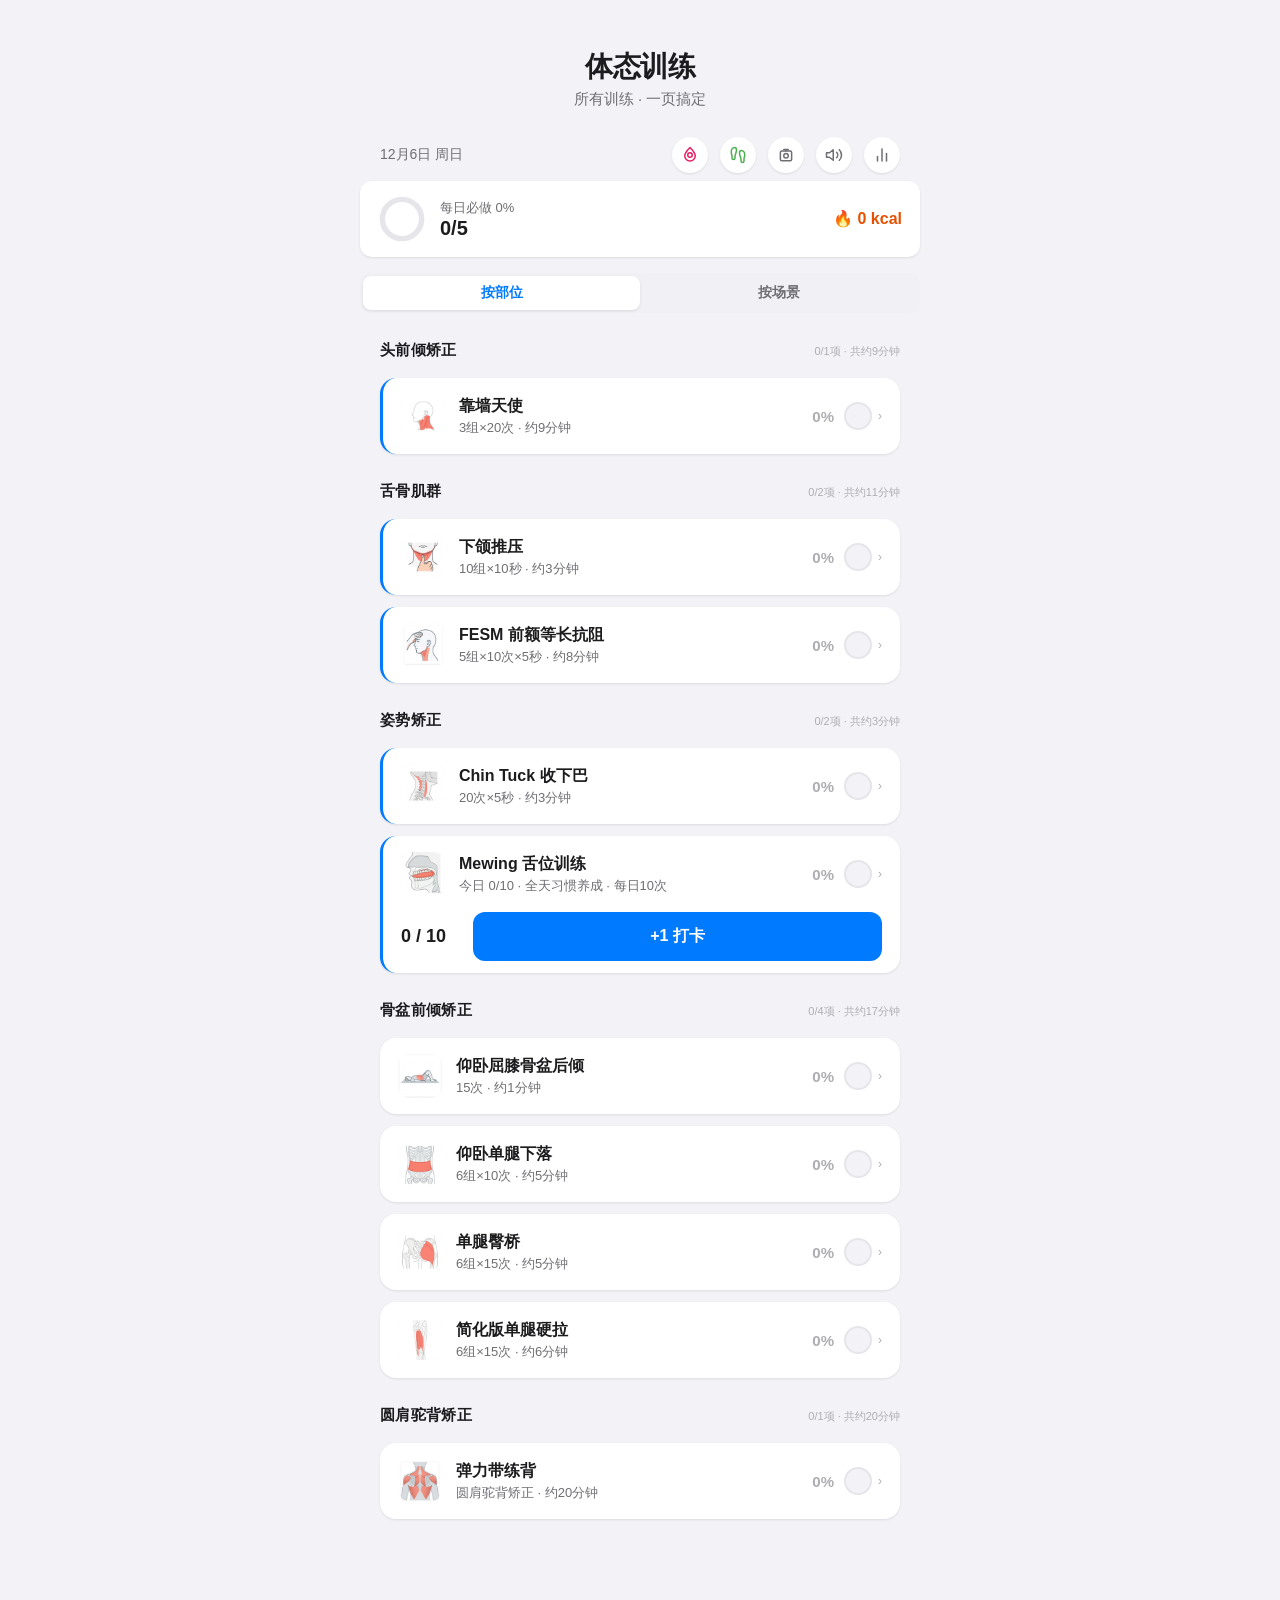
==== commit bf446c75: "UI polish, voice fixes, BGM gapless loop, weight chart zoom Made-with: Cursor" ====
--- a/app/index.html
+++ b/app/index.html
@@ -61,7 +61,7 @@
   <!-- Stats panel -->
   <div class="stats-panel" style="display:none">
     <div class="stats-topbar">
-      <button class="stats-back">← 返回</button>
+      <button class="stats-back"><svg width="10" height="18" viewBox="0 0 10 18" fill="none"><path d="M9 1L1 9l8 8" stroke="currentColor" stroke-width="2" stroke-linecap="round" stroke-linejoin="round"/></svg>返回</button>
       <span class="stats-title">训练统计</span>
       <button class="stats-export" title="导出CSV"><svg width="16" height="16" viewBox="0 0 24 24" fill="none" stroke="currentColor" stroke-width="2" stroke-linecap="round" stroke-linejoin="round"><path d="M21 15v4a2 2 0 0 1-2 2H5a2 2 0 0 1-2-2v-4"/><polyline points="7 10 12 15 17 10"/><line x1="12" y1="15" x2="12" y2="3"/></svg></button>
     </div>
@@ -78,7 +78,7 @@
   <!-- Weight panel -->
   <div class="weight-panel" style="display:none">
     <div class="stats-topbar">
-      <button class="weight-back">← 返回</button>
+      <button class="weight-back"><svg width="10" height="18" viewBox="0 0 10 18" fill="none"><path d="M9 1L1 9l8 8" stroke="currentColor" stroke-width="2" stroke-linecap="round" stroke-linejoin="round"/></svg>返回</button>
       <span class="stats-title">体重记录</span>
       <span></span>
     </div>
@@ -99,7 +99,7 @@
   <!-- Steps panel -->
   <div class="steps-panel" style="display:none">
     <div class="stats-topbar">
-      <button class="steps-back">← 返回</button>
+      <button class="steps-back"><svg width="10" height="18" viewBox="0 0 10 18" fill="none"><path d="M9 1L1 9l8 8" stroke="currentColor" stroke-width="2" stroke-linecap="round" stroke-linejoin="round"/></svg>返回</button>
       <span class="stats-title">步数记录</span>
       <span></span>
     </div>
@@ -116,13 +116,27 @@
       </div>
       <div class="steps-summary-display"></div>
     </div>
-    <div class="steps-history"></div>
+    <div class="steps-stats-section">
+      <div class="steps-period-toggle">
+        <button class="steps-period-btn active" data-period="week">周</button>
+        <button class="steps-period-btn" data-period="month">月</button>
+      </div>
+      <div class="steps-stats-nav">
+        <button class="steps-stats-prev">‹</button>
+        <span class="steps-stats-label"></span>
+        <button class="steps-stats-next">›</button>
+      </div>
+      <canvas class="steps-line-chart"></canvas>
+      <canvas class="steps-bar-chart"></canvas>
+      <div class="steps-stats-cards"></div>
+      <div class="steps-stats-daily"></div>
+    </div>
   </div>
 
   <!-- Period panel -->
   <div class="period-panel" style="display:none">
     <div class="stats-topbar">
-      <button class="period-back">← 返回</button>
+      <button class="period-back"><svg width="10" height="18" viewBox="0 0 10 18" fill="none"><path d="M9 1L1 9l8 8" stroke="currentColor" stroke-width="2" stroke-linecap="round" stroke-linejoin="round"/></svg>返回</button>
       <span class="stats-title">生理周期</span>
       <span></span>
     </div>
--- a/app/style.css
+++ b/app/style.css
@@ -20,6 +20,20 @@
   --font: -apple-system, 'SF Pro Display', 'PingFang SC', 'Microsoft YaHei UI', sans-serif;
 }
 
+@media (prefers-color-scheme: dark) {
+  :root {
+    --bg: #1C1C1E;
+    --card: #2C2C2E;
+    --card-hover: #3A3A3C;
+    --text: #F2F2F7;
+    --text2: #A1A1A6;
+    --text3: #636366;
+    --border: #3A3A3C;
+    --shadow: 0 1px 3px rgba(0,0,0,0.3), 0 1px 2px rgba(0,0,0,0.2);
+    --shadow-lg: 0 4px 16px rgba(0,0,0,0.4);
+  }
+}
+
 * { margin: 0; padding: 0; box-sizing: border-box; -webkit-tap-highlight-color: transparent; }
 
 html {
@@ -85,6 +99,7 @@
   transition: background 0.2s;
 }
 .icon-btn:hover { background: var(--card-hover); }
+.icon-btn:active { transform: scale(0.9); background: var(--card-hover); }
 .icon-btn.active { background: var(--accent); color: #fff; }
 
 /* Progress summary bar */
@@ -207,6 +222,7 @@
   margin-right: 4px;
 }
 .ring-pct.red { color: #E53935; }
+.ring-pct.muted { color: var(--text3); }
 .ring-pct.yellow { color: #F9A825; }
 .ring-pct.green { color: var(--green); }
 .expand-arrow {
@@ -484,10 +500,10 @@
   gap: 8px;
 }
 .cat-title {
-  font-size: 13px;
-  font-weight: 600;
-  color: var(--text2);
-  letter-spacing: 0.5px;
+  font-size: 15px;
+  font-weight: 700;
+  color: var(--text);
+  letter-spacing: 0.3px;
 }
 .cat-progress {
   font-size: 11px;
@@ -585,15 +601,15 @@
 }
 .wh-item {
   display: flex;
-  justify-content: space-between;
   align-items: center;
   padding: 10px 0;
   border-bottom: 1px solid var(--border);
   font-size: 14px;
-}
-.wh-kg { font-weight: 700; font-size: 16px; }
-.wh-bmi { font-size: 12px; font-weight: 600; }
-.wh-time { color: var(--text2); font-size: 12px; }
+  gap: 8px;
+}
+.wh-kg { font-weight: 700; font-size: 16px; min-width: 80px; }
+.wh-bmi { font-size: 12px; font-weight: 600; min-width: 68px; text-align: center; }
+.wh-time { color: var(--text2); font-size: 12px; flex: 1; text-align: right; }
 .wh-del {
   background: none;
   border: none;
@@ -601,6 +617,7 @@
   font-size: 13px;
   cursor: pointer;
   padding: 4px 8px;
+  flex-shrink: 0;
 }
 
 .stats-panel {
@@ -624,7 +641,22 @@
   border-bottom: 1px solid var(--border);
   z-index: 1;
 }
-.stats-back, .stats-export {
+.stats-back, .weight-back, .steps-back, .period-back {
+  background: none;
+  border: none;
+  font-size: 17px;
+  font-weight: 400;
+  color: var(--accent);
+  cursor: pointer;
+  padding: 6px 8px 6px 2px;
+  display: flex;
+  align-items: center;
+  gap: 4px;
+}
+.stats-back:active, .weight-back:active, .steps-back:active, .period-back:active {
+  opacity: 0.5;
+}
+.stats-export {
   background: none;
   border: none;
   font-size: 16px;
@@ -758,23 +790,49 @@
   padding: 16px;
   background: linear-gradient(135deg, #FFF3E0, #FFE0B2);
   border-radius: var(--radius-sm);
-  display: flex;
-  flex-wrap: wrap;
-  align-items: center;
-  gap: 12px;
   max-width: 560px;
 }
-.stats-cal-icon { font-size: 28px; }
-.stats-cal-info { flex: 1; min-width: 120px; }
+.stats-cal-total-row {
+  display: flex;
+  align-items: center;
+  gap: 8px;
+  margin-bottom: 10px;
+}
+.stats-cal-icon { font-size: 24px; }
 .stats-cal-total {
   font-size: 18px;
   font-weight: 700;
   color: #E65100;
 }
-.stats-cal-equiv {
+.stats-cal-ref {
   font-size: 12px;
   color: #BF360C;
-  margin-top: 2px;
+  margin-left: auto;
+}
+.stats-cal-breakdown {
+  display: flex;
+  gap: 8px;
+  margin-bottom: 8px;
+}
+.stats-cal-sub {
+  flex: 1;
+  background: rgba(255,255,255,0.6);
+  border-radius: 8px;
+  padding: 8px 10px;
+  display: flex;
+  flex-wrap: wrap;
+  align-items: center;
+  gap: 4px;
+}
+.stats-cal-sub-icon { font-size: 16px; }
+.stats-cal-sub-label { font-size: 13px; font-weight: 600; color: #5D4037; }
+.stats-cal-sub-val { font-size: 14px; font-weight: 700; color: #E65100; margin-left: auto; }
+.stats-cal-sub-ref { width: 100%; font-size: 11px; color: #BF360C; opacity: 0.7; }
+.stats-cal-steps-row {
+  font-size: 12px;
+  color: #5D4037;
+  margin-bottom: 6px;
+  padding-left: 2px;
 }
 .stats-cal-days {
   width: 100%;
@@ -923,7 +981,7 @@
   transition: all 0.2s;
 }
 .group-btn.active {
-  background: #fff;
+  background: var(--card);
   color: var(--accent);
   box-shadow: 0 1px 3px rgba(0,0,0,0.1);
 }
@@ -977,6 +1035,17 @@
   cursor: pointer;
 }
 .btn-check-inc:active { opacity: 0.8; }
+.btn-check-dec {
+  padding: 14px 16px;
+  border: none;
+  border-radius: 12px;
+  background: var(--border);
+  color: var(--text2);
+  font-size: 16px;
+  font-weight: 600;
+  cursor: pointer;
+}
+.btn-check-dec:active { opacity: 0.8; }
 
 /* External video link */
 .btn-video-link {
@@ -1245,7 +1314,7 @@
 }
 .steps-save {
   padding: 10px 20px;
-  background: #4CAF50;
+  background: var(--accent);
   color: #fff;
   border: none;
   border-radius: var(--radius-sm);
@@ -1263,28 +1332,103 @@
   font-size: 14px;
   line-height: 1.6;
 }
-.steps-history {
-  padding: 0 20px 40px;
-}
-.sh-item {
-  display: flex;
-  align-items: center;
-  padding: 10px 0;
+/* Steps stats section */
+.steps-stats-section { padding: 0 20px 40px; }
+.steps-period-toggle {
+  display: flex;
+  margin-bottom: 12px;
+  background: #f0f0f5;
+  border-radius: 10px;
+  padding: 3px;
+}
+.steps-period-btn {
+  flex: 1;
+  padding: 8px 0;
+  border: none;
+  border-radius: 8px;
+  background: transparent;
+  font-size: 14px;
+  font-weight: 600;
+  color: var(--text2);
+  cursor: pointer;
+  transition: all 0.2s;
+}
+.steps-period-btn.active {
+  background: #fff;
+  color: #4CAF50;
+  box-shadow: 0 1px 3px rgba(0,0,0,0.1);
+}
+.steps-stats-nav {
+  display: flex;
+  align-items: center;
+  justify-content: center;
+  gap: 16px;
+  margin-bottom: 14px;
+}
+.steps-stats-nav button {
+  background: none;
+  border: none;
+  font-size: 22px;
+  color: var(--accent);
+  cursor: pointer;
+  padding: 4px 10px;
+}
+.steps-stats-label {
+  font-size: 15px;
+  font-weight: 600;
+  min-width: 120px;
+  text-align: center;
+}
+.steps-line-chart {
+  width: 100%;
+  height: 195px;
+  background: var(--card);
+  border-radius: var(--radius-sm);
+  box-shadow: var(--shadow);
+  margin-bottom: 10px;
+}
+.steps-bar-chart {
+  width: 100%;
+  height: 135px;
+  background: var(--card);
+  border-radius: var(--radius-sm);
+  box-shadow: var(--shadow);
+  margin-bottom: 14px;
+}
+.steps-stats-cards {
+  display: grid;
+  grid-template-columns: repeat(2, 1fr);
+  gap: 10px;
+  margin-bottom: 14px;
+}
+.steps-stat-card {
+  background: var(--card);
+  border-radius: var(--radius-sm);
+  padding: 14px;
+  box-shadow: var(--shadow);
+  text-align: center;
+}
+.steps-stat-value { font-size: 22px; font-weight: 700; }
+.steps-stat-label { font-size: 12px; color: var(--text2); margin-top: 4px; }
+.ssd-item {
+  display: flex;
+  align-items: center;
+  padding: 8px 4px;
   border-bottom: 1px solid var(--border);
-  font-size: 14px;
+  font-size: 13px;
   cursor: pointer;
   gap: 8px;
 }
-.sh-item:active { background: var(--card-hover); }
-.sh-item.selected { background: rgba(0, 122, 255, 0.06); border-radius: 8px; }
-.sh-date { color: var(--text2); font-size: 13px; min-width: 90px; }
-.sh-steps { font-weight: 700; font-size: 15px; flex: 1; }
-.sh-cal { font-size: 12px; color: #E65100; min-width: 60px; text-align: right; }
-.sh-del {
-  background: none;
-  border: none;
-  color: #E53935;
-  font-size: 13px;
-  cursor: pointer;
-  padding: 4px 8px;
-}
+.ssd-item:active { background: var(--card-hover); }
+.ssd-item.selected { background: rgba(0, 122, 255, 0.06); border-radius: 8px; }
+.ssd-day { color: var(--text2); min-width: 68px; font-size: 12px; }
+.ssd-bar-wrap {
+  flex: 1;
+  height: 16px;
+  background: #f0f0f5;
+  border-radius: 4px;
+  overflow: hidden;
+}
+.ssd-bar { height: 100%; border-radius: 4px; min-width: 2px; transition: width 0.3s; }
+.ssd-steps { min-width: 65px; text-align: right; font-weight: 600; font-size: 13px; }
+.ssd-cal { min-width: 50px; text-align: right; font-size: 11px; color: #E65100; }
